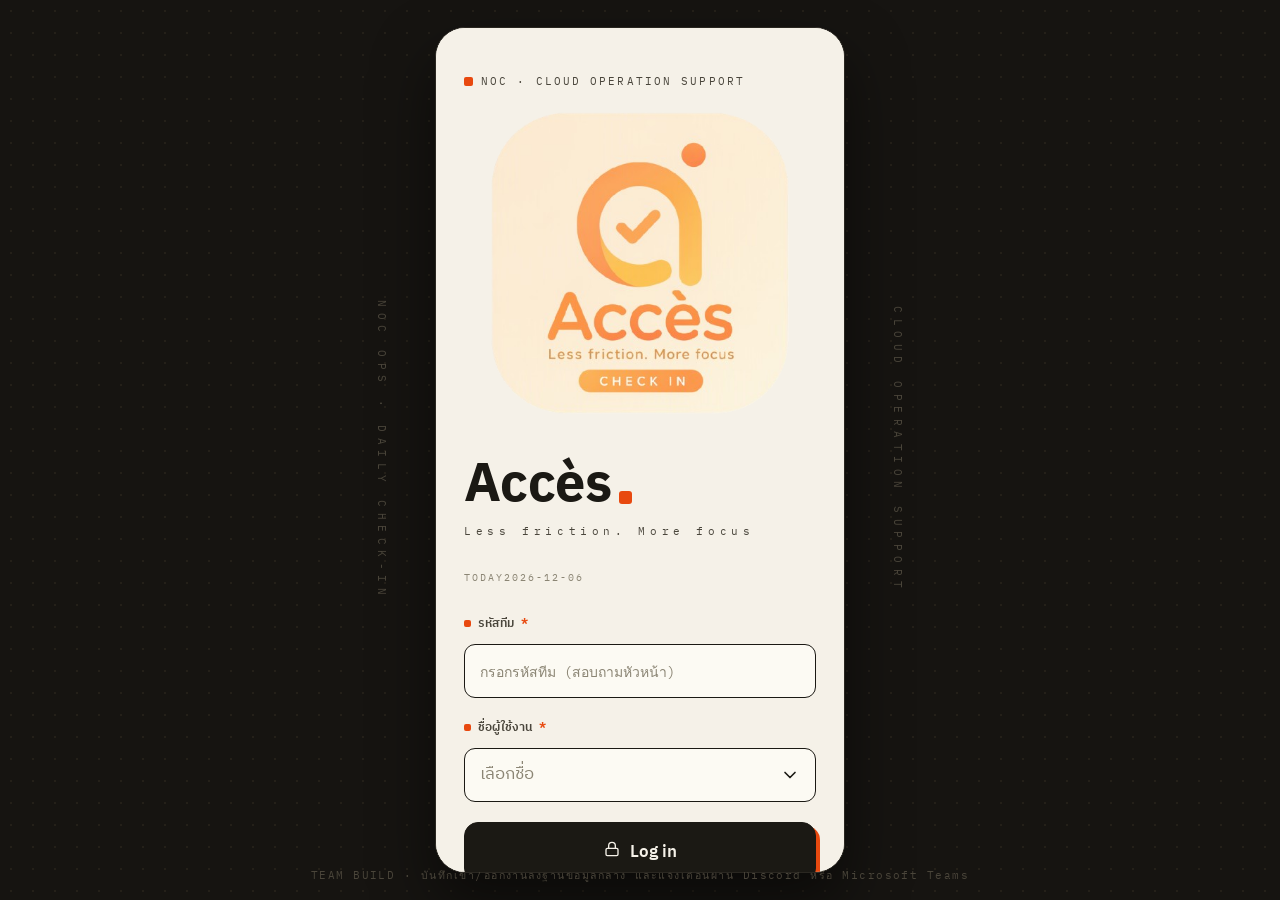
==== index.html @ c5b93c62 "feat: initial checkin app with attendance tracking, export, and security fixes" ====
<!DOCTYPE html>
<html lang="th">
<head>
<meta charset="UTF-8">
<meta name="viewport" content="width=device-width, initial-scale=1, viewport-fit=cover"><link rel="icon" type="image/x-icon" href="acccs.ico">
<title> Accès -  "Less friction. More focus.</title>
<link rel="preconnect" href="https://fonts.googleapis.com">
<link rel="preconnect" href="https://fonts.gstatic.com" crossorigin>
<link href="https://fonts.googleapis.com/css2?family=IBM+Plex+Sans+Thai:wght@400;500;600;700&family=IBM+Plex+Mono:wght@400;500;600&display=swap" rel="stylesheet">
<style>
/* ---------- โทนสี / ตัวแปร ---------- */
:root{
  --paper:#F5F1E8; --paper-2:#ECE7DA; --card:#FCFAF3;
  --ink:#1B1914; --ink-2:#4A463C; --ink-3:#8B8574;
  --line:#D8D1BF; --line-2:#C4BCA6;
  --accent:#E8490F; --accent-deep:#C23A08; --ok:#1E7A46;
  --dark:#141310; --dark-2:#201E19; --dline:#3A372E; --dpaper:#F0EBDE;
  --sans:'IBM Plex Sans Thai',sans-serif; --mono:'IBM Plex Mono',monospace;
}
*{box-sizing:border-box;margin:0;padding:0}
html,body{height:100%}
body{font-family:var(--sans);background:#161411;color:var(--ink);-webkit-font-smoothing:antialiased;-webkit-tap-highlight-color:transparent}
button{font-family:inherit;cursor:pointer;color:inherit}
img{display:block}
.mono{font-family:var(--mono)}
.hidden{display:none!important}
:focus-visible{outline:2.5px solid var(--accent);outline-offset:2px}

/* ---------- เวที (desktop) ---------- */
.stage{min-height:100vh;display:flex;align-items:center;justify-content:center;position:relative;
  background-color:#161411;background-image:radial-gradient(#242019 1px,transparent 1.3px);background-size:22px 22px}
.side-label{position:absolute;top:50%;transform:translateY(-50%);writing-mode:vertical-rl;
  font-family:var(--mono);font-size:11px;letter-spacing:.5em;color:#4A453A;user-select:none}
.side-label.l{left:calc(50% - 265px)} .side-label.r{right:calc(50% - 265px)}
.stage-note{position:absolute;bottom:16px;left:0;right:0;text-align:center;
  font-family:var(--mono);font-size:10.5px;letter-spacing:.14em;color:#4A453A;user-select:none}

/* ---------- กรอบโทรศัพท์ ---------- */
.phone{position:relative;width:410px;height:min(870px,94vh);background:var(--paper);
  border:1.5px solid #2A2721;border-radius:30px;overflow:hidden;box-shadow:0 30px 60px rgba(0,0,0,.5)}
@media(max-width:560px){
  .phone{width:100%;height:100vh;height:100dvh;border-radius:0;border:none}
  .side-label,.stage-note{display:none}
  .stage{background:none}
}

/* ---------- ระบบหน้าจอ / ทรานซิชัน ---------- */
.screen{position:absolute;inset:0;background:var(--paper);overflow-y:auto;overflow-x:hidden;
  transform:translateX(100%);opacity:0;pointer-events:none;z-index:1;
  transition:transform .4s cubic-bezier(.22,.9,.3,1),opacity .4s}
.screen.active{transform:none;opacity:1;pointer-events:auto;z-index:2}
.screen.away-l{transform:translateX(-26%);opacity:0;pointer-events:none}
.screen.away-r{transform:translateX(26%);opacity:0;pointer-events:none}
.screen.pre-r{transition:none!important;transform:translateX(100%)}
.screen.pre-l{transition:none!important;transform:translateX(-100%)}
.no-anim .screen{transition:none!important}
.screen.dark{background:var(--dark);color:var(--dpaper)}

/* ---------- องค์ประกอบร่วม ---------- */
.lbl{display:flex;align-items:center;gap:7px;font-size:12px;font-weight:600;color:var(--ink-2)}
.lbl::before{content:'';width:7px;height:7px;background:var(--accent);border-radius:2px;flex:none}
.req{color:var(--accent);font-weight:700}
.tag{font-family:var(--mono);font-size:10.5px;letter-spacing:.16em;color:var(--ink-2)}
.icon-btn{width:42px;height:42px;flex:none;border:1.5px solid var(--ink);border-radius:11px;background:var(--card);
  display:grid;place-items:center;color:var(--ink);transition:transform .08s}
.icon-btn:active{transform:translate(1.5px,1.5px)}
.icon-btn.sm{width:34px;height:34px;border-radius:9px}
.icon-btn.dark{background:transparent;border-color:var(--dline);color:var(--dpaper)}
.mini-btn{display:inline-flex;align-items:center;gap:6px;font-size:12px;font-weight:600;padding:7px 11px;
  border:1.5px solid var(--ink);border-radius:9px;background:transparent;transition:transform .08s}
.mini-btn:active{transform:translate(1px,1px)}
.mini-btn.ondark{color:var(--dpaper);border-color:rgba(240,235,222,.45)}
.mini-btn.danger{color:var(--accent-deep);border-color:var(--accent-deep)}
.btn-primary{display:flex;align-items:center;justify-content:center;gap:10px;width:100%;height:60px;
  border:1.5px solid var(--ink);border-radius:14px;background:var(--ink);color:var(--paper);
  font-size:17px;font-weight:600;box-shadow:4px 4px 0 var(--accent);transition:transform .09s,box-shadow .09s}
.btn-primary:active{transform:translate(3px,3px);box-shadow:1px 1px 0 var(--accent)}
.btn-accent{display:flex;align-items:center;justify-content:center;gap:9px;height:58px;border:1.5px solid var(--accent-deep);
  border-radius:14px;background:var(--accent);color:#FFF6EC;font-size:17px;font-weight:700;
  box-shadow:4px 4px 0 var(--ink);transition:transform .09s,box-shadow .09s}
.btn-accent:active{transform:translate(3px,3px);box-shadow:1px 1px 0 var(--ink)}
.btn-accent:disabled{opacity:.75}
.btn-ghost{height:54px;border:1.5px solid var(--ink);border-radius:13px;background:transparent;
  font-size:16px;font-weight:600;transition:transform .08s}
.btn-ghost:active{transform:translate(1.5px,1.5px)}
.btn-ghost.dark{border-color:rgba(240,235,222,.5);color:var(--dpaper)}
.btn-paper{height:54px;border:1.5px solid var(--dpaper);border-radius:13px;background:var(--dpaper);color:var(--ink);
  font-size:16px;font-weight:700;transition:transform .08s}
.btn-paper:active{transform:translate(1.5px,1.5px)}
.spin{width:18px;height:18px;flex:none;border:2.5px solid rgba(255,246,236,.35);border-top-color:#FFF6EC;
  border-radius:50%;animation:rot .7s linear infinite}
@keyframes rot{to{transform:rotate(360deg)}}

/* ---------- ท็อปบาร์ ---------- */
.topbar{position:sticky;top:0;z-index:5;display:flex;align-items:center;gap:12px;padding:14px 16px;
  background:var(--paper);border-bottom:1.5px solid var(--ink)}
.topbar-title{flex:1;font-size:17px;font-weight:700}
.step-tag{font-family:var(--mono);font-size:10.5px;letter-spacing:.14em;color:var(--ink-2);
  border:1.5px solid var(--ink);padding:5px 9px;border-radius:8px}

/* ---------- ดรอปดาวน์ (bottom sheet) ---------- */
.dd-btn{width:100%;display:flex;align-items:center;justify-content:space-between;gap:10px;height:54px;padding:0 15px;
  border:1.5px solid var(--ink);border-radius:11px;background:var(--card);font-size:16.5px;text-align:left}
.dd-btn svg{flex:none;transition:transform .25s}
.dd-btn.open svg{transform:rotate(180deg)}
.dd-btn .ph{color:var(--ink-3);font-weight:400}
.dd.invalid .dd-btn{border-color:var(--accent);animation:shakeX .35s}
.dd-dark .dd-btn{border-color:rgba(240,235,222,.5);background:rgba(240,235,222,.06);color:var(--dpaper)}
.dd-dark .dd-btn .ph{color:rgba(240,235,222,.45)}
.dd-dark.invalid .dd-btn{border-color:var(--accent)}
@keyframes shakeX{20%{transform:translateX(-5px)}45%{transform:translateX(5px)}70%{transform:translateX(-3px)}}
.dd-backdrop{position:absolute;inset:0;background:rgba(20,18,14,.52);opacity:0;transition:opacity .28s;
  pointer-events:auto;z-index:40}
.dd-backdrop.show{opacity:1}
.dd-sheet{position:absolute;left:12px;right:12px;bottom:12px;background:var(--paper);border:1.5px solid var(--ink);
  border-radius:16px;padding:8px 10px 12px;box-shadow:5px 5px 0 rgba(27,25,20,.9);
  transform:translateY(105%);transition:transform .32s cubic-bezier(.2,.9,.27,1);pointer-events:auto;z-index:41}
.dd-sheet.open{transform:none}
.dd-sheet .grab{width:42px;height:4.5px;border-radius:99px;background:var(--line-2);margin:6px auto 4px}
.dd-head{display:flex;justify-content:space-between;align-items:center;padding:6px 8px 10px}
.dd-head .lbl{font-size:13px}
.dd-opt{width:100%;display:flex;align-items:center;justify-content:space-between;gap:12px;padding:13px 12px;
  border:1.5px solid transparent;border-radius:11px;background:transparent;text-align:left}
.dd-opt:hover{background:var(--paper-2)}
.dd-opt b{display:block;font-size:16px;font-weight:600}
.dd-opt small{display:block;font-size:12px;color:var(--ink-3);margin-top:2px;font-weight:400}
.dd-opt.sel{border-color:var(--ink);background:var(--card)}
.dd-opt .dd-check{color:var(--accent);flex:none}
.text-input{width:100%;height:54px;padding:0 15px;border:1.5px solid var(--ink);border-radius:11px;
  background:var(--card);font-family:var(--mono);font-size:16px;letter-spacing:.06em;color:var(--ink)}
.text-input::placeholder{color:var(--ink-3);letter-spacing:0;font-size:14px}

/* ---------- Toast ---------- */
#overlay-root{position:absolute;inset:0;pointer-events:none;z-index:70}
.toast-wrap{position:absolute;left:0;right:0;bottom:calc(18px + env(safe-area-inset-bottom));
  display:flex;flex-direction:column;align-items:center;gap:8px;z-index:60;pointer-events:none}
.toast{display:flex;align-items:center;gap:9px;max-width:calc(100% - 32px);background:var(--ink);color:var(--paper);
  border-radius:10px;padding:11px 15px;font-size:13.5px;font-weight:500;
  box-shadow:4px 4px 0 rgba(27,25,20,.3);opacity:0;transform:translateY(12px);transition:.28s;pointer-events:auto}
.toast.show{opacity:1;transform:none}
.toast svg{flex:none}
.toast.err svg{color:#FF6B35}.toast.ok svg{color:#4CBF82}

/* ---------- Modal ---------- */
.modal-bd{position:absolute;inset:0;background:rgba(20,18,14,.55);opacity:0;transition:opacity .25s;pointer-events:auto;z-index:50}
.modal-bd.show{opacity:1}
.modal{position:absolute;left:50%;top:50%;transform:translate(-50%,-46%);opacity:0;width:calc(100% - 36px);max-width:336px;
  max-height:82%;overflow:auto;background:var(--paper);border:1.5px solid var(--ink);border-radius:16px;
  box-shadow:6px 6px 0 var(--ink);transition:.28s cubic-bezier(.2,.9,.3,1);pointer-events:auto;z-index:51}
.modal.show{opacity:1;transform:translate(-50%,-50%)}
.modal-head{display:flex;justify-content:space-between;align-items:center;padding:13px 15px;border-bottom:1.5px dashed var(--line-2)}
.modal-ph img{width:100%;max-height:300px;object-fit:cover}
.modal .payload{margin:13px 15px 2px}
.modal-actions{display:flex;gap:10px;padding:13px 15px 15px}
.modal-actions .mini-btn{flex:1;justify-content:center}
.modal-text{padding:18px 17px 6px;font-size:14.5px;line-height:1.65;color:var(--ink-2)}

/* ---------- 1) หน้า Login ---------- */
.login-wrap{min-height:100%;display:flex;flex-direction:column;padding:46px 28px 26px}
.brand-tag{display:flex;align-items:center;gap:8px;font-family:var(--mono);font-size:10.5px;letter-spacing:.2em;color:var(--ink-2)}
.brand-tag::before{content:'';width:9px;height:9px;background:var(--accent);border-radius:2px}
.wordmark{font-size:54px;font-weight:700;line-height:1.05;letter-spacing:-.01em;margin-top:18px;display:flex;align-items:flex-end;gap:8px}
.wordmark .chop{width:13px;height:13px;background:var(--accent);border-radius:3px;margin-bottom:11px}
.wordmark-sub{font-family:var(--mono);font-size:11px;letter-spacing:.42em;color:var(--ink-2);margin-top:9px}
.punch-strip{display:flex;gap:5px;margin-top:26px}
.punch-strip i{width:10px;height:15px;border:1.5px solid var(--ink-2);border-radius:2.5px}
.punch-strip i.on{background:var(--ink);border-color:var(--ink)}
.punch-strip i.gap{margin-left:9px}
.punch-caption{font-family:var(--mono);font-size:10px;letter-spacing:.2em;color:var(--ink-3);margin-top:7px}
.login-fields{margin-top:30px;display:flex;flex-direction:column;gap:20px}
.login-hint{font-family:var(--mono);font-size:11px;color:var(--ink-3);letter-spacing:.06em;margin-top:16px}
.login-btn{width:100%;margin-top:14px}
.login-foot{margin-top:auto;padding-top:26px;text-align:center;font-family:var(--mono);font-size:10px;
  letter-spacing:.22em;color:var(--ink-3)}

/* ---------- 2) หน้า Home ---------- */
.topbar-id .tag{display:block;margin-bottom:3px}
.topbar-user{font-size:17px;font-weight:700;display:flex;align-items:center;gap:8px}
.topbar-user::before{content:'';width:8px;height:8px;border-radius:50%;background:var(--ok)}
.home-body{padding:22px 20px calc(26px + env(safe-area-inset-bottom));display:flex;flex-direction:column;gap:16px}
.cb-date{font-size:13.5px;font-weight:500;color:var(--ink-2)}
.cb-time{font-family:var(--mono);font-weight:600;font-size:46px;letter-spacing:.01em;margin:2px 0 6px;font-variant-numeric:tabular-nums}
.cb-shift{display:flex;align-items:center;gap:8px;font-size:13.5px;color:var(--ink-2);font-weight:500}
.cb-dot{width:9px;height:9px;border-radius:50%;flex:none}
.cb-dot.on{background:var(--ok)}.cb-dot.off{background:var(--line-2)}
.today-card{display:flex;align-items:center;justify-content:space-between;gap:12px;padding:15px 17px;
  border:1.5px dashed var(--line-2);border-radius:13px}
.today-card.done{border:1.5px solid var(--ink);background:var(--card)}
.tc-title{font-size:15.5px;font-weight:700}
.tc-title.ok{color:var(--ok)}
.tc-meta{font-family:var(--mono);font-size:11px;letter-spacing:.08em;color:var(--ink-3);margin-top:4px}
.tc-icon{color:var(--ink-3)}
.mini-stamp{font-family:var(--mono);font-size:11px;font-weight:600;letter-spacing:.1em;color:var(--ok);
  border:2px solid var(--ok);border-radius:7px;padding:5px 9px;transform:rotate(-6deg);flex:none}
.cta-checkin{display:flex;align-items:center;justify-content:space-between;gap:14px;width:100%;padding:17px 19px;
  border:1.5px solid var(--ink);border-radius:16px;background:var(--ink);color:var(--paper);
  box-shadow:5px 5px 0 var(--accent);transition:transform .09s,box-shadow .09s;text-align:left}
.cta-checkin:active{transform:translate(3px,3px);box-shadow:1px 1px 0 var(--accent)}
.cta-txt b{display:block;font-size:19px;font-weight:700}
.cta-txt .mono{display:block;font-size:10.5px;letter-spacing:.3em;color:rgba(245,241,232,.6);margin-top:4px}
.cta-ic{width:48px;height:48px;flex:none;border:1.5px solid rgba(245,241,232,.85);border-radius:12px;
  display:grid;place-items:center;transition:transform .2s}
.cta-checkin:hover .cta-ic{transform:translateX(4px)}
.hist-head{display:flex;align-items:center;gap:10px;margin-top:6px}
.hist-head .lbl{flex:1}
.hist-count{font-family:var(--mono);font-size:11px;color:var(--ink-3)}
.hist-row{display:flex;align-items:center;gap:12px;width:100%;padding:12px 2px;background:none;border:none;
  border-bottom:1.5px dashed var(--line-2);text-align:left}
.hist-thumb{width:46px;height:46px;flex:none;border-radius:9px;border:1.5px solid var(--ink);object-fit:cover;background:var(--paper-2)}
.hist-mid{flex:1;min-width:0}
.hist-name{font-size:15px;font-weight:700}
.hist-shift{font-family:var(--mono);font-size:11.5px;color:var(--ink-2);margin-left:8px}
.hist-meta{font-family:var(--mono);font-size:10.5px;letter-spacing:.06em;color:var(--ink-3);margin-top:3px}
.chip{display:inline-flex;align-items:center;gap:6px;flex:none;font-size:11px;font-weight:600;
  padding:5px 10px;border-radius:99px;border:1.5px solid}
.chip i{width:7px;height:7px;border-radius:50%}
.chip.st-on{color:var(--ok);border-color:var(--ok)}.chip.st-on i{background:var(--ok)}
.chip.st-rm{color:var(--accent-deep);border-color:var(--accent-deep)}.chip.st-rm i{background:var(--accent)}
.empty{border:1.5px dashed var(--line-2);border-radius:13px;padding:30px 20px;text-align:center;color:var(--ink-3)}
.empty svg{margin:0 auto 10px;display:block}
.empty p{font-size:13.5px;line-height:1.6}

/* ---------- 3) หน้า Form ---------- */
.form-body{padding:22px 20px calc(26px + env(safe-area-inset-bottom));display:flex;flex-direction:column;gap:18px}
.form-card{background:var(--card);border:1.5px solid var(--ink);border-radius:15px;overflow:hidden}
.fc-head{display:flex;justify-content:space-between;align-items:center;padding:13px 17px;background:var(--paper-2);
  border-bottom:1.5px solid var(--ink)}
.frow{padding:16px 17px;border-bottom:1.5px dashed var(--line-2)}
.frow:last-child{border-bottom:none}
.frow .lbl{margin-bottom:11px}
.fixed-val{display:flex;align-items:center;gap:9px;font-size:16.5px;font-weight:700;min-height:32px}
.fixed-val svg{color:var(--ink-3);flex:none}
.fx-tag{margin-left:auto;font-family:var(--mono);font-size:9.5px;letter-spacing:.16em;color:var(--ink-3);
  border:1.5px dashed var(--line-2);padding:4px 7px;border-radius:6px}
.form-note{display:flex;gap:10px;font-size:13px;line-height:1.7;color:var(--ink-2);padding:0 2px}
.form-note svg{flex:none;margin-top:2px;color:var(--accent)}

/* ---------- 4) หน้า Camera (โทนมืด) ---------- */
#scr-camera{display:flex;flex-direction:column;overflow:hidden}
.cam-top{display:flex;align-items:center;gap:12px;padding:14px 16px 8px}
.cam-title{flex:1;font-size:16px;font-weight:700}
.cam-title .tag{display:block;margin-top:3px;color:rgba(240,235,222,.5)}
.cam-status{padding:6px 16px 14px}
.cam-status .lbl{color:rgba(240,235,222,.6);margin-bottom:9px}
.cam-stage{flex:1;position:relative;background:#0B0A08;overflow:hidden}
.cam-stage video,.cam-stage #camFrozen{position:absolute;inset:0;width:100%;height:100%;object-fit:cover}
.vf-grid i{position:absolute;background:rgba(240,235,222,.16)}
.vf-grid .v{width:1px;top:7%;bottom:7%}
.vf-grid .h{height:1px;left:7%;right:7%}
.vf-brackets i{position:absolute;width:26px;height:26px;border:2.5px solid rgba(240,235,222,.85)}
.vf-brackets i:nth-child(1){top:14px;left:14px;border-right:none;border-bottom:none;border-radius:6px 0 0 0}
.vf-brackets i:nth-child(2){top:14px;right:14px;border-left:none;border-bottom:none;border-radius:0 6px 0 0}
.vf-brackets i:nth-child(3){bottom:14px;left:14px;border-right:none;border-top:none;border-radius:0 0 0 6px}
.vf-brackets i:nth-child(4){bottom:14px;right:14px;border-left:none;border-top:none;border-radius:0 0 6px 0}
.vf-ts{position:absolute;bottom:18px;left:16px;font-family:var(--mono);font-size:11px;letter-spacing:.08em;
  color:var(--dpaper);background:rgba(20,19,16,.66);padding:5px 9px;border-radius:6px;border:1px solid rgba(240,235,222,.25)}
.vf-state{position:absolute;top:16px;left:16px;display:flex;align-items:center;gap:7px;font-family:var(--mono);
  font-size:10px;letter-spacing:.2em;color:var(--dpaper);background:rgba(20,19,16,.62);padding:6px 10px;
  border-radius:6px;border:1px solid rgba(240,235,222,.25)}
.vf-state i{width:7px;height:7px;border-radius:50%;background:var(--accent);animation:blink 1.2s steps(2) infinite}
.vf-state.cap i{background:var(--dpaper);animation:none}
@keyframes blink{50%{opacity:.12}}
.flash{position:absolute;inset:0;background:#fff;opacity:0;pointer-events:none;z-index:3}
.flash.go{animation:flash .3s}
@keyframes flash{12%{opacity:.92}100%{opacity:0}}
.cam-error{position:absolute;inset:0;z-index:4;display:flex;flex-direction:column;align-items:center;justify-content:center;
  gap:15px;text-align:center;background:rgba(11,10,8,.92);padding:26px}
.cam-error svg{color:var(--accent)}
.cam-error p{font-size:14px;line-height:1.7;color:rgba(240,235,222,.85);max-width:270px}
.cam-err-actions{display:flex;gap:10px}
.cam-bottom{padding:12px 18px calc(15px + env(safe-area-inset-bottom))}
.file-alt{display:flex;align-items:center;gap:7px;margin:0 auto 13px;background:none;border:none;
  color:rgba(240,235,222,.55);font-size:12.5px;text-decoration:underline dotted;text-underline-offset:3px}
.file-alt:hover{color:rgba(240,235,222,.85)}
.shuttle-row{display:flex;align-items:center;justify-content:center;height:86px}
.shutter{width:76px;height:76px;border-radius:50%;border:4px solid var(--dpaper);background:transparent;
  display:grid;place-items:center}
.shutter span{width:58px;height:58px;border-radius:50%;background:var(--dpaper);transition:transform .12s,background .12s}
.shutter:active span{transform:scale(.82);background:var(--accent)}
.cam-actions{display:flex;gap:11px}
.cam-actions .btn-ghost{flex:1}.cam-actions .btn-paper{flex:1.5}

/* ---------- 5) หน้า Confirm ---------- */
.confirm-body{padding:22px 20px calc(26px + env(safe-area-inset-bottom));display:flex;flex-direction:column;gap:18px}
.photo-card{background:#FDFCF7;border:1.5px solid var(--ink);border-radius:7px;padding:10px 10px 12px;
  box-shadow:5px 5px 0 var(--ink);transform:rotate(-1.2deg)}
.ph-wrap{position:relative}
.ph-wrap img{width:100%;border-radius:3px;border:1px solid var(--line)}
.photo-ts{position:absolute;bottom:9px;left:9px;font-family:var(--mono);font-size:10.5px;letter-spacing:.08em;
  color:var(--dpaper);background:rgba(20,19,16,.7);padding:4px 8px;border-radius:5px}
.ph-caption{display:flex;justify-content:space-between;align-items:center;padding:10px 3px 0}
.ph-caption .tag{letter-spacing:.2em}
.sum-card{background:var(--card);border:1.5px solid var(--ink);border-radius:15px;overflow:hidden}
.srow{display:flex;justify-content:space-between;align-items:center;gap:16px;padding:13px 17px;
  border-bottom:1.5px dashed var(--line-2);font-size:15px}
.srow:last-child{border-bottom:none}
.srow .k{font-size:13px;font-weight:500;color:var(--ink-2)}
.srow .v{font-weight:700;text-align:right}
.srow .v.mono{font-family:var(--mono);font-weight:500;font-size:14px}
.payload-card{background:var(--ink);border-radius:15px;padding:14px 16px 16px;color:#E9E3D2}
.payload-head{display:flex;justify-content:space-between;align-items:center;margin-bottom:9px}
.payload-head .lbl{color:rgba(233,227,210,.65)}
.payload-head .lbl::before{background:var(--accent)}
.payload{font-family:var(--mono);font-size:13px;line-height:2;white-space:pre-wrap;user-select:all}
.confirm-actions{display:flex;gap:11px;flex-wrap:wrap}
.confirm-actions .btn-ghost{flex:1 1 100%}
.confirm-actions .btn-channel{flex:1 1 calc(50% - 6px);min-width:0}

/* ---------- 6) หน้า Success ---------- */
.success-wrap{min-height:100%;display:flex;flex-direction:column;align-items:center;text-align:center;
  padding:64px 26px calc(26px + env(safe-area-inset-bottom))}
.stamp-zone{position:relative;height:172px;display:grid;place-items:center;margin-bottom:10px}
.stamp{position:relative;display:inline-flex;flex-direction:column;align-items:center;gap:1px;
  border:3px solid var(--accent);color:var(--accent);border-radius:10px;padding:15px 30px 13px;
  transform:rotate(-7deg);mix-blend-mode:multiply;opacity:.92}
.stamp::before{content:'';position:absolute;inset:5px;border:1.5px solid var(--accent);border-radius:6px}
.stamp-top{font-family:var(--mono);font-size:10px;letter-spacing:.34em;font-weight:600}
.stamp-main{font-size:36px;font-weight:700;line-height:1.15;margin:3px 0 1px}
.stamp-sub{font-family:var(--mono);font-size:10.5px;letter-spacing:.22em;font-weight:600;
  border-top:1.5px solid var(--accent);padding-top:5px;margin-top:5px}
.stamp.in{animation:stampIn .55s cubic-bezier(.3,1.35,.45,1) both}
@keyframes stampIn{
  0%{transform:scale(2.5) rotate(-19deg);opacity:0}
  55%{transform:scale(.94) rotate(-6.5deg);opacity:.92}
  75%{transform:scale(1.05) rotate(-7.5deg)}
  100%{transform:scale(1) rotate(-7deg);opacity:.92}}
#scr-success.thud{animation:thud .32s .26s}
@keyframes thud{30%{transform:translateY(4px) scale(.995)}60%{transform:translateY(-2px)}}
.debris{position:absolute;background:var(--accent);opacity:0}
.debris.d1{width:9px;height:9px;top:18px;right:34px;transform:rotate(18deg)}
.debris.d2{width:6px;height:6px;bottom:22px;left:40px;transform:rotate(-24deg);background:var(--ink)}
.debris.d3{width:7px;height:7px;bottom:10px;right:70px;transform:rotate(40deg)}
.debris.in{animation:debris .4s .5s cubic-bezier(.2,.9,.3,1) both}
@keyframes debris{from{opacity:0;transform:scale(2) rotate(0)}to{opacity:.85}}
.succ-ts{font-family:var(--mono);font-size:12px;letter-spacing:.18em;color:var(--ink-2);margin-top:14px}
.succ-line{font-size:16px;font-weight:700;margin-top:7px}
.succ-note{font-size:13px;line-height:1.7;color:var(--ink-2);margin-top:10px;max-width:280px}
.payload-mini{width:100%;margin-top:22px}
.payload-mini .payload{background:var(--ink);color:#E9E3D2;border-radius:13px;padding:14px 15px;text-align:left}
.payload-mini .mini-btn{margin-top:11px}
#btnHome{margin-top:auto;padding-top:26px}
</style>
</head>
<body>
<div class="stage">
  <div class="side-label l">NOC OPS · DAILY CHECK-IN</div>
  <div class="side-label r">CLOUD OPERATION SUPPORT</div>

  <div class="phone" id="phone">

    <!-- 1) LOGIN -->
    <section class="screen active" id="scr-login">
      <div class="login-wrap">
        <div class="brand-tag">NOC · CLOUD OPERATION SUPPORT</div>
        <img src="ac3.png" alt="คำอธิบายรูปภาพ" class="logo-img">
        <h2 class="wordmark"> Accès <span class="chop"></span></h2>
        <div class="wordmark-sub">Less friction. More focus</div>
        <div class="punch-strip" id="punchStrip"></div>
        <div class="punch-caption" id="punchCaption"></div>

        <div class="login-fields">
          <div class="field">
            <label class="lbl">รหัสทีม <span class="req">*</span></label>
            <input id="inpCode" class="text-input" type="password" autocomplete="current-password"
                   placeholder="กรอกรหัสทีม (สอบถามหัวหน้า)" style="margin-top:11px">
          </div>
          <div class="field">
            <label class="lbl">ชื่อผู้ใช้งาน <span class="req">*</span></label>
            <div id="ddLoginName" style="margin-top:11px"></div>
          </div>
          <button class="btn-primary" id="btnLogin"><i data-icon="lock" data-size="16"></i>Log in 
          </button>
        </div>
        <div class="login-foot">TEAM BUILD · CENTRAL LOG</div>
      </div>
    </section>

    <!-- 2) HOME / DASHBOARD -->
    <section class="screen" id="scr-home">
      <header class="topbar">
        <div class="topbar-id">
          <span class="tag">NOC / CHECK-IN</span>
          <div class="topbar-user" id="homeUser">—</div>
        </div>
        <button class="icon-btn" id="btnLogout" title="ออกจากระบบ" aria-label="ออกจากระบบ"><i data-icon="log-out"></i></button>
      </header>
      <div class="home-body">
        <div class="clock-block">
          <div class="cb-date" data-date-thai>—</div>
          <div class="cb-time" data-clock>--:--:--</div>
          <div class="cb-shift"><span class="cb-dot" id="cbDot"></span><span id="shiftHint">—</span></div>
        </div>

        <div class="today-card" id="todayCard"></div>

        <button class="cta-checkin" id="btnCheckin">
          <span class="cta-txt"><b>รายงานตัวเลย</b><span class="mono">CHECK-IN NOW</span></span>
          <span class="cta-ic"><i data-icon="camera" data-size="22"></i></span>
        </button>

        <div class="hist-head">
          <span class="lbl">ทีมวันนี้</span>
          <span class="hist-count" id="teamCount">0 คน</span>
          <button class="mini-btn" id="btnExport" title="ดาวน์โหลดรายงาน"><i data-icon="download" data-size="14"></i>Export</button>
        </div>
        <div class="hist-list" id="teamList"></div>

        <div class="hist-head">
          <span class="lbl">ประวัติล่าสุด</span>
          <span class="hist-count" id="histCount">0 รายการ</span>
        </div>
        <div class="hist-list" id="histList"></div>
      </div>
    </section>

    <!-- 3) CHECK-IN FORM -->
    <section class="screen" id="scr-form">
      <header class="topbar">
        <button class="icon-btn" data-back="home" aria-label="ย้อนกลับ"><i data-icon="arrow-left"></i></button>
        <div class="topbar-title">ข้อมูลผู้รายงาน</div>
        <span class="step-tag">STEP 1/3</span>
      </header>
      <div class="form-body">
        <div class="form-card">
          <div class="fc-head"><span class="lbl">ข้อมูลผู้รายงาน</span><span class="tag">FORM · F-01</span></div>
          <div class="frow">
            <label class="lbl">ชื่อ (Name) <span class="req">*</span></label>
            <div id="ddName"></div>
          </div>
          <div class="frow">
            <label class="lbl">เวลาทำงาน (Shift) <span class="req">*</span></label>
            <div id="ddShift"></div>
          </div>
          <div class="frow">
            <label class="lbl">ตำแหน่ง (Role)</label>
            <div class="fixed-val"><i data-icon="lock" data-size="16"></i>NOC Engineer<span class="fx-tag">FIXED</span></div>
          </div>
          <div class="frow">
            <label class="lbl">โปรเจกต์ (Project)</label>
            <div class="fixed-val"><i data-icon="lock" data-size="16"></i>Cloud Operation Support<span class="fx-tag">FIXED</span></div>
          </div>
          <div class="frow">
            <label class="lbl">สถานะการทำงาน (Status) <span class="req">*</span></label>
            <div id="ddStatus"></div>
          </div>
        </div>
        <p class="form-note"><i data-icon="clock" data-size="17"></i>ระบบจะบันทึกวัน-เวลาอัตโนมัติเมื่อกดส่่งรายงาน และต้งองแนบรูปถ่ายจากกล้องทุกครั้ง</p>
        <button class="btn-primary" id="btnToCamera"><i data-icon="camera" data-size="20"></i>ถ่ายรูปประกอบรายงาน</button>
      </div>
    </section>

    <!-- 4) CAMERA -->
    <section class="screen dark" id="scr-camera">
      <div class="cam-top">
        <button class="icon-btn dark" data-back="form" aria-label="ย้อนกลับ"><i data-icon="arrow-left"></i></button>
        <div class="cam-title"><span id="camTitleText">ถ่ายรูปรายงานตัว</span><span class="tag" id="camStep">STEP 2/3 · VIEWFINDER</span></div>
        <button class="icon-btn dark" id="btnFlip" title="สลับกล้อง" aria-label="สลับกล้อง"><i data-icon="refresh-cw"></i></button>
      </div>
      <div class="cam-stage">
        <video id="camVideo" autoplay playsinline muted></video>
        <img id="camFrozen" class="hidden" alt="รูปที่ถ่าย">
        <div class="vf-grid" id="vfGrid"><i class="v" style="left:33.33%"></i><i class="v" style="left:66.66%"></i><i class="h" style="top:33.33%"></i><i class="h" style="top:66.66%"></i></div>
        <div class="vf-brackets"><i></i><i></i><i></i><i></i></div>
        <div class="vf-state" id="vfState"><i></i><span>LIVE</span></div>
        <div class="vf-ts" id="vfTs">--:--:--</div>
        <div class="flash" id="flash"></div>
        <div class="cam-error hidden" id="camError">
          <i data-icon="alert" data-size="34"></i>
          <p id="camErrMsg"></p>
          <div class="cam-err-actions">
            <button class="mini-btn ondark" id="btnRetryCam">ลองใหม่</button>
            <button class="mini-btn ondark" id="btnFileErr">เลือกไฟล์รูปแทน</button>
          </div>
        </div>
      </div>
      <div class="cam-bottom">
        <button class="file-alt" id="btnFileAlt"><i data-icon="image" data-size="15"></i>แนบรูปจากไฟล์แทน (กรณีไม่มีกล้อง)</button>
        <div class="shuttle-row" id="shuttleWrap">
          <button class="shutter" id="btnShutter" aria-label="ถ่ายรูป"><span></span></button>
        </div>
        <div class="cam-actions hidden" id="camActions">
          <button class="btn-ghost dark" id="btnRetake">ถ่ายใหม่</button>
          <button class="btn-paper" id="btnUseShot">ใช้รูปนี้</button>
        </div>
      </div>
    </section>

    <!-- 5) CONFIRMATION -->
    <section class="screen" id="scr-confirm">
      <header class="topbar">
        <button class="icon-btn" data-back="camera" aria-label="ย้อนกลับ"><i data-icon="arrow-left"></i></button>
        <div class="topbar-title" id="cfTitle">ตรวจสอบก่อนบันทึก</div>
        <span class="step-tag">STEP 3/3</span>
      </header>
      <div class="confirm-body">
        <div class="photo-card">
          <div class="ph-wrap">
            <img id="cfPhoto" alt="รูปประกอบรายงาน">
            <span class="photo-ts" id="cfShotTs">SHOT --:--:--</span>
          </div>
          <div class="ph-caption">
            <span class="tag">PHOTO · ATTACHED</span>
            <button class="mini-btn" id="btnRetakeMini"><i data-icon="camera" data-size="14"></i>ถ่ายใหม่</button>
          </div>
        </div>

        <div class="sum-card">
          <div class="fc-head"><span class="lbl">สรุปข้อมูลทั้งหมด</span><span class="tag">SUMMARY</span></div>
          <div class="srow"><span class="k">Name</span><span class="v" id="cfName">—</span></div>
          <div class="srow"><span class="k">Role</span><span class="v">NOC Engineer</span></div>
          <div class="srow"><span class="k">Shift</span><span class="v mono" id="cfShift">—</span></div>
          <div class="srow"><span class="k">Project</span><span class="v">Cloud Operation Support</span></div>
          <div class="srow"><span class="k">Status</span><span class="v" id="cfStatus">—</span></div>
          <div class="srow hidden" id="cfInRow"><span class="k">เข้างาน (Check-in)</span><span class="v mono" id="cfInTime">—</span></div>
          <div class="srow"><span class="k">เวลาที่บันทึก (อัตโนมัติ)</span><span class="v mono" data-clock>--:--:--</span></div>
        </div>

        <div class="payload-card">
          <div class="payload-head">
            <span class="lbl">ข้อความที่จะส่ง</span>
            <button class="mini-btn ondark" id="btnCopyPayload"><i data-icon="copy" data-size="14"></i>คัดลอกข้อความและรูป</button>
          </div>
          <pre class="payload" id="cfPayload"></pre>
        </div>

        <div class="confirm-actions">
          <button class="btn-ghost" data-back="form">แก้ไขข้อมูล</button>
          <button class="btn-accent btn-channel" id="btnSendDiscord">ส่งเข้า Discord</button>
          <button class="btn-accent btn-channel" id="btnSendTeams">ส่งเข้า Microsoft Teams</button>
        </div>
      </div>
    </section>

    <!-- 6) SUCCESS -->
    <section class="screen" id="scr-success">
      <div class="success-wrap">
        <div class="stamp-zone">
          <span class="debris d1"></span><span class="debris d2"></span><span class="debris d3"></span>
          <div class="stamp" id="stamp">
            <span class="stamp-top">NOC OPS</span>
            <span class="stamp-main" id="stampMain">รายงานเข้า</span>
            <span class="stamp-sub" id="stampSub">CHECKED-IN</span>
          </div>
        </div>
        <div class="succ-ts" id="succTs">—</div>
        <div class="succ-line" id="succLine">—</div>
        <p class="succ-note" id="succNote">บันทึกเวลาและรูปถ่ายไว้ในฐานข้อมูลกลางแล้ว</p>
        <div class="payload-mini">
          <pre class="payload" id="succPayload"></pre>
          <button class="mini-btn" id="btnCopy2"><i data-icon="copy" data-size="14"></i>คัดลอกข้อความรายงาน</button>
        </div>
        <button class="btn-primary" id="btnHome">กลับหน้าหลัก</button>
      </div>
    </section>

    <!-- โอเวอร์เลย์: ชีตดรอปดาวน์ / โมดัล / toast -->
    <div id="overlay-root"><div class="toast-wrap" id="toastWrap"></div></div>
  </div>

  <div class="stage-note">TEAM BUILD · บันทึกเข้า/ออกงานลงฐานข้อมูลกลาง และแจ้งเตือนผ่าน Discord หรือ Microsoft Teams</div>
</div>

<input type="file" id="fileInput" accept="image/*" capture="environment" hidden>

<!-- Export Modal -->
<div id="exportModal" class="modal" style="display:none;max-width:400px">
  <div class="modal-head">
    <span class="lbl">ดาวน์โหลดรายงาน</span>
    <button class="icon-btn" id="btnCloseExport" aria-label="ปด"><i data-icon="x"></i></button>
  </div>
  <div style="padding:16px 4px">
    <div style="margin-bottom:14px">
      <label class="lbl" style="display:block;margin-bottom:6px;font-size:13px">วันที่เริ่ตนต้น</label>
      <input type="date" id="expFrom" class="inp" style="width:100%;max-width:220px">
    </div>
    <div style="margin-bottom:14px">
      <label class="lbl" style="display:block;margin-bottom:6px;font-size:13px">วันที่ส้งสุด</label>
      <input type="date" id="expTo" class="inp" style="width:100%;max-width:220px">
    </div>
    <button class="btn-primary" id="btnFetchExport" style="width:100%;margin-bottom:8px"><i data-icon="download" data-size="16"></i>โหลดข้อมูล</button>
    <button class="btn-ghost" id="btnClearExport" style="width:100%">ร่ง</button>
    <div id="expStatus" style="font-size:13px;color:var(--ink-2);line-height:1.6;margin-top:12px"></div>
  </div>
</div>

<script>
(function(){
'use strict';
/* ============ ค่าคงที่ตามข้อกำหนด ============ */
const NAMES = ["Apisith  Kogram", "Phanuphong Lachantha", "Phanuwat Keawon", "Phudtan Sodsai", "Pipatpong Srisara", "Prapatsorn Sodjaimai", "Sasiwan Laohapornsvan", "Supaporn Khumsombat", "Thanachot Phuttiwarakul", "Tinapat Sangdang"]; // เพิ่มรายชื่อได้ในอนาคตที่นี่
const SHIFTS=[
  {v:'07.00-19.00',label:'07.00 – 19.00',sub:'กะเช้า · 12 ชั่วโมง'},
  {v:'08.00-20.00',label:'08.00 – 20.00',sub:'กะบ้าย · 12 ชั่วโมง'},
  {v:'19.00-07.00',label:'19.00 – 07.00',sub:'กะดึก · 12 ชั่วโมง'},
  {v:'20.00-08.00',label:'20.00 – 08.00',sub:'กะดึก · 12 ชั่วโมง'}
];
const STATUSES=[
  {v:'On-site',label:'On-site',sub:'ปฏิบัติงาน ณ ศูนย์ปฏิบัติการ'},
  {v:'Remote-work',label:'Remote-work',sub:'ปฏิบัติงานทางไกล'}
];
const ROLE='NOC Engineer', PROJECT='Cloud Operation Support';
const CODE_KEY='noc_team_code', SESS='noc_checkin_session_v1';

/* ============ ตัวช่วยทั่วไป ============ */
const $=s=>document.querySelector(s), $$=s=>Array.from(document.querySelectorAll(s));
const pad=n=>String(n).padStart(2,'0');
const ENM=['JAN','FEB','MAR','APR','MAY','JUN','JUL','AUG','SEP','OCT','NOV','DEC'];
const fmtClock=(d=new Date())=>pad(d.getHours())+':'+pad(d.getMinutes())+':'+pad(d.getSeconds());
const fmtHM=(ts)=>{const d=new Date(ts);return pad(d.getHours())+':'+pad(d.getMinutes())};
const fmtShortTs=ts=>{const d=new Date(ts);return pad(d.getDate())+' '+ENM[d.getMonth()]+' · '+pad(d.getHours())+':'+pad(d.getMinutes())};
const fmtFullTs=ts=>{const d=new Date(ts);return d.getFullYear()+'-'+pad(d.getMonth()+1)+'-'+pad(d.getDate())+' '+fmtClock(d)};
const thFullDate=(d=new Date())=>new Intl.DateTimeFormat('th-TH',{dateStyle:'full'}).format(d);
const sameDay=(a,b=new Date())=>{const x=new Date(a);return x.getFullYear()===b.getFullYear()&&x.getMonth()===b.getMonth()&&x.getDate()===b.getDate()};
const store=(k,v)=>{try{localStorage.setItem(k,JSON.stringify(v));return true}catch(e){return false}};
const load=k=>{try{return JSON.parse(localStorage.getItem(k))}catch(e){return null}};
const elFromHTML=h=>{const t=document.createElement('div');t.innerHTML=h.trim();return t.firstElementChild};
const esc=s=>String(s==null?'':s).replace(/[&<>"']/g,c=>({'&':'&amp;','<':'&lt;','>':'&gt;','"':'&quot;',"'":'&#39;'}[c]));
const durText=(a,b)=>{const ms=Math.max(0,new Date(b)-new Date(a));const h=Math.floor(ms/3600000),m=Math.round((ms%3600000)/60000);return h+' ชม. '+pad(m)+' น.'};

/* ============ ชุดไอคอน (SVG ในไฟล์ ไม่พึ่ง CDN) ============ */
const ICONS={
 'arrow-left':'<path d="m12 19-7-7 7-7"/><path d="M19 12H5"/>',
 'camera':'<path d="M14.5 4h-5L7 7H4a2 2 0 0 0-2 2v9a2 2 0 0 0 2 2h16a2 2 0 0 0 2-2V9a2 2 0 0 0-2-2h-3l-2.5-3z"/><circle cx="12" cy="13" r="3"/>',
 'image':'<rect width="18" height="18" x="3" y="3" rx="2" ry="2"/><circle cx="9" cy="9" r="2"/><path d="m21 15-3.086-3.086a2 2 0 0 0-2.828 0L6 21"/>',
 'chevron-down':'<path d="m6 9 6 6 6-6"/>',
 'log-out':'<path d="M9 21H5a2 2 0 0 1-2-2V5a2 2 0 0 1 2-2h4"/><polyline points="16 17 21 12 16 7"/><line x1="21" x2="9" y1="12" y2="12"/>',
 'refresh-cw':'<path d="M3 12a9 9 0 0 1 9-9 9.75 9.75 0 0 1 6.74 2.74L21 8"/><path d="M21 3v5h-5"/><path d="M21 12a9 9 0 0 1-9 9 9.75 9.75 0 0 1-6.74-2.74L3 16"/><path d="M8 16H3v5"/>',
 'copy':'<rect width="14" height="14" x="8" y="8" rx="2" ry="2"/><path d="M4 16c-1.1 0-2-.9-2-2V4c0-1.1.9-2 2-2h10c1.1 0 2 .9 2 2"/>',
 'trash':'<path d="M3 6h18"/><path d="M19 6v14a2 2 0 0 1-2 2H7a2 2 0 0 1-2-2V6"/><path d="M8 6V4a2 2 0 0 1 2-2h4a2 2 0 0 1 2 2v2"/>',
 'x':'<path d="M18 6 6 18"/><path d="m6 6 12 12"/>',
 'alert':'<circle cx="12" cy="12" r="10"/><line x1="12" x2="12" y1="8" y2="12"/><line x1="12" x2="12.01" y1="16" y2="16"/>',
 'check':'<path d="M20 6 9 17l-5-5"/>',
 'check-circle':'<circle cx="12" cy="12" r="10"/><path d="m9 12 2 2 4-4"/>',
 'lock':'<rect width="18" height="11" x="3" y="11" rx="2" ry="2"/><path d="M7 11V7a5 5 0 0 1 10 0v4"/>',
 'clock':'<circle cx="12" cy="12" r="10"/><polyline points="12 6 12 12 16 14"/>',
 'delete':'<path d="M21 4H8l-7 8 7 8h13a2 2 0 0 0 2-2V6a2 2 0 0 0-2-2Z"/><path d="m18 9-6 6"/><path d="m12 9 6 6"/>'
};
const icon=(n,s=18)=>'<svg width="'+s+'" height="'+s+'" viewBox="0 0 24 24" fill="none" stroke="currentColor" stroke-width="2" stroke-linecap="round" stroke-linejoin="round">'+ICONS[n]+'</svg>';
 $$('[data-icon]').forEach(n=>n.innerHTML=icon(n.dataset.icon,n.dataset.size||18));

/* ============ สถานะแอป ============ */
const state={user:null,code:null,mode:'in',name:null,shift:null,status:null,photo:null,thumb:null,photoTs:null,
  teamToday:[],recent:[],myOpen:null,myLast:null,lastRecord:null,lastNotified:null};
let busyLogin=false;
const camCtl={stream:null,facing:'user'};

/* ============ เรียก API (ต้องมีรหัสทีม) ============ */
function onUnauthorized(){
  state.code=null;
  try{localStorage.removeItem(CODE_KEY)}catch(e){}
  paintCodeField();
  if(currentId!=='login'){
    toast('รหัสทีมไม่ถูกต้องหรือถูกเปลี่ยน กรุณาเข้าสู่ระบบใหม่','err');
    go('login',-1);
  }
}
async function api(path,opts={}){
  const headers={'x-team-code':state.code||''};
  if(opts.body!==undefined)headers['content-type']='application/json';
  let res;
  try{
    res=await fetch(path,{method:opts.method||'GET',headers,cache:'no-store',
      body:opts.body!==undefined?JSON.stringify(opts.body):undefined});
  }catch(err){
    const e=new Error('เชื่อมต่อเซิร์ฟเวอร์ไม่ได้');e.offline=true;throw e;
  }
  if(res.status===401){onUnauthorized();const e=new Error('unauthorized');e.unauthorized=true;throw e}
  let data=null;
  try{data=await res.json()}catch(e){}
  if(!res.ok){
    const e=new Error((data&&data.error)||('HTTP '+res.status));
    e.status=res.status;e.data=data;throw e;
  }
  return data;
}

/* ============ Toast ============ */
function toast(msg,type='info'){
  const t=elFromHTML('<div class="toast '+type+'">'+icon(type==='ok'?'check-circle':'alert',18)+'<span>'+esc(msg)+'</span></div>');
  $('#toastWrap').appendChild(t);
  requestAnimationFrame(()=>t.classList.add('show'));
  setTimeout(()=>{t.classList.remove('show');setTimeout(()=>t.remove(),300)},2600);
}

/* ============ คัดลอกข้อความ ============ */
async function copyText(t){
  try{await navigator.clipboard.writeText(t);toast('คัดลอกข้อความแล้ว','ok');return}catch(e){}
  const ta=document.createElement('textarea');ta.value=t;ta.style.cssText='position:fixed;opacity:0';
  document.body.appendChild(ta);ta.select();
  try{document.execCommand('copy');toast('คัดลอกข้อความแล้ว','ok')}
  catch(_){toast('คัดลอกไม่สำเร็จ','err')}
  ta.remove();
}
async function copyReport(text,photo){
  if(photo&&navigator.clipboard&&window.ClipboardItem){
    try{
      const imageBlob=await (await fetch(photo)).blob();
      await navigator.clipboard.write([
        new ClipboardItem({
          [imageBlob.type||'image/jpeg']:imageBlob,
          'text/plain':new Blob([text],{type:'text/plain'})
        })
      ]);
      toast('คัดลอกข้อความและรูปภาพแล้ว','ok');
      return;
    }catch(error){
      console.warn('Copying report image failed, using text fallback:',error);
    }
  }
  await copyText(text);
}

/* ============ ดรอปดาวน์แบบ bottom-sheet ============ */
let activeClose=null;
document.addEventListener('keydown',e=>{if(e.key==='Escape'&&activeClose)activeClose()});
function makeDD(sel,opt){
  const mount=typeof sel==='string'?$(sel):sel;
  let value=opt.value??null, openFl=false;
  mount.classList.add('dd');
  mount.innerHTML='<button type="button" class="dd-btn '+(opt.dark?'dd-dark':'')+'"><span class="dd-val"></span>'+icon('chevron-down',20)+'</button>';
  const btn=mount.querySelector('.dd-btn');
  const paint=()=>{
    const o=opt.options.find(x=>x.v===value);
    btn.querySelector('.dd-val').innerHTML=o?'<b>'+esc(o.label)+'</b>':'<span class="ph">'+esc(opt.placeholder||'เลือก')+'</span>';
    mount.classList.remove('invalid');
  };
  paint();
  function open(){
    if(openFl)return; openFl=true; btn.classList.add('open');
    const bd=elFromHTML('<div class="dd-backdrop"></div>');
    const sheet=elFromHTML('<div class="dd-sheet"><div class="grab"></div>'+
      '<div class="dd-head"><span class="lbl">'+esc(opt.label)+'</span><button class="icon-btn sm">'+icon('x',16)+'</button></div>'+
      '<div class="dd-opts">'+opt.options.map(o=>
        '<button type="button" class="dd-opt'+(o.v===value?' sel':'')+'" data-v="'+esc(o.v)+'">'+
        '<span><b>'+esc(o.label)+'</b>'+(o.sub?'<small>'+esc(o.sub)+'</small>':'')+'</span>'+
        (o.v===value?'<span class="dd-check">'+icon('check',17)+'</span>':'')+'</button>').join('')+
      '</div></div>');
    $('#overlay-root').append(bd,sheet);
    requestAnimationFrame(()=>{bd.classList.add('show');sheet.classList.add('open')});
    const close=()=>{if(!openFl)return;openFl=false;btn.classList.remove('open');activeClose=null;
      bd.classList.remove('show');sheet.classList.remove('open');
      setTimeout(()=>{bd.remove();sheet.remove()},330)};
    activeClose=close;
    bd.onclick=close; sheet.querySelector('.dd-head .icon-btn').onclick=close;
    sheet.querySelectorAll('.dd-opt').forEach(b=>b.onclick=()=>{
      value=b.dataset.v;paint();close();opt.onChange&&opt.onChange(value);
    });
  }
  btn.onclick=open;
  return{
    get value(){return value},
    set(v){value=v;paint()},
    flash(){mount.classList.add('invalid');setTimeout(()=>mount.classList.remove('invalid'),1600)}
  };
}

/* ============ โมดัล ============ */
function openModal(inner){
  const bd=elFromHTML('<div class="modal-bd"></div>');
  const m=elFromHTML('<div class="modal">'+inner+'</div>');
  $('#overlay-root').append(bd,m);
  requestAnimationFrame(()=>{bd.classList.add('show');m.classList.add('show')});
  let closed=false;
  const close=()=>{if(closed)return;closed=true;activeClose=null;
    bd.classList.remove('show');m.classList.remove('show');
    setTimeout(()=>{bd.remove();m.remove()},280)};
  activeClose=close; bd.onclick=close;
  m.querySelectorAll('[data-close]').forEach(b=>b.onclick=close);
  return{close,root:m};
}

/* ============ เราเตอร์หน้าจอ ============ */
let current=$('#scr-login'), currentId='login';
const hooks={
  home:{enter(){renderHome();refresh()}},
  form:{enter(){state.mode='in';if(!state.name){state.name=state.user;ddName.set(state.user)}}},
  camera:{enter:enterCamera,leave:leaveCamera},
  confirm:{enter:renderConfirm},
  success:{enter:renderSuccess}
};
function go(id,dir=1){
  const next=$('#scr-'+id);
  if(current===next)return;
  if(hooks[currentId]&&hooks[currentId].leave)hooks[currentId].leave();
  next.classList.add(dir>0?'pre-r':'pre-l');
  next.getBoundingClientRect(); // บังคับ reflow
  next.classList.remove('pre-r','pre-l');
  next.classList.add('active');
  if(current){
    current.classList.remove('active');
    current.classList.add(dir>0?'away-l':'away-r');
    setTimeout(()=>current.classList.remove('away-l','away-r'),430);
  }
  current=next;currentId=id;next.scrollTop=0;
  if(hooks[id]&&hooks[id].enter)hooks[id].enter();
}
 $$('[data-back]').forEach(b=>b.addEventListener('click',()=>go(b.dataset.back,-1)));

/* ============ นาฬิกา (เดินสดทุกหน้า) ============ */
function shiftHintUpdate(now){
  const h=now.getHours(),el=$('#shiftHint'),dot=$('#cbDot');
  let t,cls;
  if(h>=7&&h<19){t='อยู่ในช่วงกะ 7.00 – 19.00';cls='on'}
  else if(h>=8&&h<20){t='อยู่ในช่วงกะ 8.00 – 20.00';cls='on'}
  else{t='อยู่นอกช่วงกะที่กำหนด';cls='off'}
  if(el)el.textContent=t; if(dot)dot.className='cb-dot '+cls;
}
function tick(){
  const now=new Date();
  $$('[data-clock]').forEach(n=>n.textContent=fmtClock(now));
  $$('[data-date-thai]').forEach(n=>n.textContent=thFullDate(now));
  const vf=$('#vfTs'); if(vf)vf.textContent=fmtFullTs(now);
  shiftHintUpdate(now);
}
tick(); setInterval(tick,500);

/* ============ Login : รหัสทีม + ชื่อผู้ใช้ ============ */
(function buildPunch(){
  const d=new Date();
  $('#punchCaption').textContent='TODAY'+d.getFullYear()+'-'+pad(d.getMonth()+1)+'-'+pad(d.getDate());
})();

const ddLogin=makeDD('#ddLoginName',{label:'เลือกชื่อผู้ใช้งาน',options:NAMES.map(n=>({v:n,label:n})),placeholder:'เลือกชื่อ'});
const inpCode=$('#inpCode');
function paintCodeField(){
  let saved=null;
  try{saved=localStorage.getItem(CODE_KEY)}catch(e){}
  inpCode.value=saved||'';
}
paintCodeField();

$('#btnLogin').onclick=async()=>{
  if(busyLogin)return;
  if(!ddLogin.value){toast('กรุณาเลือกชื่อผู้ใช้งาน','err');ddLogin.flash();return}
  const code=(inpCode.value||'').trim();
  if(!code){toast('กรุณากรอกรหัสทีม','err');inpCode.focus();ddLogin.flash();return}
  busyLogin=true;
  const btn=$('#btnLogin'), label=btn.innerHTML;
  btn.disabled=true; btn.innerHTML='<span class="spin"></span>กำลังเข้าสู่ระบบ…';
  try{
    await api('/api/session',{method:'POST',body:{code}});
    state.code=code;
    try{localStorage.setItem(CODE_KEY,code)}catch(e){}
    state.user=ddLogin.value;
    store(SESS,{name:state.user,at:Date.now()});
    resetDraft();
    toast('ยินดีต้อนรับ'+state.user,'ok');
    go('home');
  }catch(err){
    if(err.offline)toast('เชื่อมต่อเซิร์ฟเวอร์ไม่ได้ กรุณาลองใหม่','err');
    else toast('รหัสทีมไม่ถูกต้อง','err');
    ddLogin.flash();
  }finally{
    busyLogin=false; btn.disabled=false; btn.innerHTML=label;
  }
};
 $('#btnLogout').onclick=()=>{
  try{localStorage.removeItem(SESS)}catch(e){}
  state.user=null;state.myOpen=null;state.myLast=null;state.teamToday=[];state.recent=[];
  ddLogin.set(null);paintCodeField();
  toast('ออกจากระบบแล้ว','ok');
  go('login',-1);
};

/* ============ Home / Dashboard ============ */
function recRow(r){
  const mine=r.name===state.user, out=!!r.checkOutAt;
  return '<button class="hist-row" data-id="'+esc(r.id)+'">'+
    '<img class="hist-thumb" src="'+(r.thumbIn||'')+'" alt="">'+
    '<div class="hist-mid"><div class="hist-name">'+esc(r.name)+(mine?'<span class="hist-shift">คุณ</span>':'')+'</div>'+
    '<div class="hist-meta">IN '+fmtHM(r.checkInAt)+(out?' · OUT '+fmtHM(r.checkOutAt):' · ยังไม่ลงออก')+'</div></div>'+
    '<span class="chip '+(r.status==='On-site'?'st-on':'st-rm')+'"><i></i>'+esc(r.status)+'</span></button>';
}
function renderHome(){
  $('#homeUser').textContent=state.user||'—';
  const mine=state.teamToday.filter(r=>r.name===state.user);
  const open=mine.find(r=>!r.checkOutAt)||null;
  const last=mine.length?mine[mine.length-1]:null;
  state.myOpen=open; state.myLast=last;

  const tc=$('#todayCard');
  if(!last){
    tc.classList.remove('done');
    tc.innerHTML='<div><div class="tc-title">ยังไม่ได้รายงานตัววันนี้</div>'+
      '<div class="tc-meta">กดปุ่มด้านล่างเพื่อเริ่มรายงานตัว</div></div>'+
      '<span class="tc-icon">'+icon('clock',24)+'</span>';
  }else if(open){
    tc.classList.add('done');
    tc.innerHTML='<div><div class="tc-title ok">เข้าเวรแล้ว '+fmtHM(open.checkInAt)+'</div>'+
      '<div class="tc-meta">'+fmtShortTs(open.checkInAt)+' · รอลงเวลาออก</div></div>'+
      '<span class="mini-stamp">ON DUTY</span>';
  }else{
    tc.classList.add('done');
    tc.innerHTML='<div><div class="tc-title ok">ลงเวลาออกแล้ว</div>'+
      '<div class="tc-meta">IN '+fmtHM(last.checkInAt)+' · OUT '+fmtHM(last.checkOutAt)+' · '+durText(last.checkInAt,last.checkOutAt)+'</div></div>'+
      '<span class="mini-stamp">DONE</span>';
  }

  const cta=$('#btnCheckin');
  if(open){
    cta.innerHTML='<span class="cta-txt"><b>ลงเวลาออกงาน</b><span class="mono">CHECK-OUT NOW</span></span><span class="cta-ic">'+icon('log-out',22)+'</span>';
  }else{
    cta.innerHTML='<span class="cta-txt"><b>รายงานตัวเข้า</b><span class="mono">CHECK-IN NOW</span></span><span class="cta-ic">'+icon('camera',22)+'</span>';
  }

  const team=state.teamToday;
  $('#teamCount').textContent=team.length+' คน';
  $('#teamList').innerHTML=team.length?team.map(recRow).join(''):
    '<div class="empty">'+icon('clock',30)+'<p>วันนี้ยังไม่มีใครรายงานตัว</p></div>';

  $('#histCount').textContent=state.recent.length+' รายการ';
  $('#histList').innerHTML=state.recent.length?state.recent.map(recRow).join(''):
    '<div class="empty">'+icon('image',30)+'<p>ยังไม่มีประวัติการรายงาน<br>รายงานตัวครั้งแรกของคุณวันนี้เลย</p></div>';

  $$('#teamList .hist-row,#histList .hist-row').forEach(b=>b.onclick=()=>openRecord(b.dataset.id));
}
async function loadData(){
  const [day,recent]=await Promise.all([api('/api/attendance'),api('/api/recent?limit=20')]);
  state.teamToday=day.records||[];
  state.recent=recent.records||[];
}
async function refresh(){
  try{
    await loadData();
    renderHome();
  }catch(err){
    if(!err.unauthorized)toast(err.offline?'เชื่อมต่อเซิร์ฟเวอร์ไม่ได้':'โหลดข้อมูลไม่สำเร็จ','err');
  }
}
 $('#btnCheckin').onclick=()=>{
  if(state.myOpen){startCheckout()}
  else{state.mode='in';go('form')}
};
async function openRecord(id){
  let rec;
  try{rec=(await api('/api/attendance/'+encodeURIComponent(id))).record}
  catch(err){if(!err.unauthorized)toast('เปิดรายการไม่สำเร็จ','err');return}
  const block=(src,label)=>src?'<div class="tag" style="padding:10px 15px 4px">'+label+'</div><div class="modal-ph"><img src="'+src+'" alt=""></div>':'';
  const {close}=openModal(
    '<div class="modal-head"><span class="lbl">'+esc(rec.name)+' · '+fmtShortTs(rec.checkInAt)+'</span>'+
    '<button class="icon-btn sm" data-close>'+icon('x',16)+'</button></div>'+
    block(rec.photoIn,'PHOTO · CHECK-IN')+
    block(rec.photoOut,'PHOTO · CHECK-OUT')+
    '<pre class="payload" style="margin:13px 15px 2px">'+esc(payloadText(rec))+'</pre>'+
    '<div class="modal-actions"><button class="mini-btn" id="mCopy">'+icon('copy',14)+' คัดลอก</button>'+
    '<button class="mini-btn" data-close>ปิด</button></div>');
  setTimeout(()=>{const c=$('#mCopy');if(c)c.onclick=()=>copyText(payloadText(rec))});
}

/* ============ Export Report ============ */
$('#btnExport').onclick=()=>{
  const m=$('#exportModal');
  if(m){
    m.style.display='';
    const today=new Date();
    const from=new Date(today.getFullYear(),today.getMonth(),1).toISOString().slice(0,10);
    $('#expFrom').value=from;
    $('#expTo').value=today.toISOString().slice(0,10);
    $('#expStatus').textContent='';
    m.querySelectorAll('.icon-btn')[0].onclick=()=>{m.style.display='none'};
  }
};

$('#btnClearExport').onclick=()=>{
  const today=new Date();
  const from=new Date(today.getFullYear(),today.getMonth(),1).toISOString().slice(0,10);
  $('#expFrom').value=from;
  $('#expTo').value=today.toISOString().slice(0,10);
  $('#expStatus').textContent='';
};

$('#btnFetchExport').onclick=async()=>{
  const from=$('#expFrom').value;
  const to=$('#expTo').value;
  const st=$('#expStatus');
  if(!from||!to){st.textContent='⚠ กรุณาเลือกวันที่';return}
  st.textContent='⏳กำลัngโหลดข้อมูล...';

  try{
    const res=await api('/api/attendance?all=1&from='+from+'&to='+to);
    const records=res.records||[];
    if(!records.length){st.textContent='✅ไม่พบข้อมูลในชวงวันที่เลือก';return}

    const totalHrs=records.reduce((s,r)=>{
      if(r.checkInAt&&r.checkOutAt){
        return s+(new Date(r.checkOutAt)-new Date(r.checkInAt))/36e5;
      }
      return s;
    },0);
    const avgHrs=records.reduce((s,r)=>{
      if(r.checkInAt&&r.checkOutAt){
        return s+(new Date(r.checkOutAt)-new Date(r.checkInAt))/36e5;
      }
      return s;
    },0)/records.length||0;

    // Generate HTML table file
    let tableRows=records.map(r=>{
      return '<tr>'
        +'<td>'+esc(r.name||'')+'</td>'
        +'<td>'+fmtDate(r.workDate||'')+'</td>'
        +'<td>'+fmtHM(r.checkInAt)+'</td>'
        +'<td>'+fmtHM(r.checkOutAt)+'</td>'
        +'<td>'+durText(r.checkInAt,r.checkOutAt)+'</td>'
        +'<td>'+(r.status||'')+'</td>'
        +'</tr>';
    }).join('');

    const html='<!DOCTYPE html><html><head><meta charset="UTF-8"><title>รายงานการลงชื่อกเข้า-ออก</title>'
      +'<style>body{font-family:sans-serif;padding:20px;background:#fff;color:#222}'
      +'table{width:100%;border-collapse:collapse;margin-top:12px}'
      +'th,td{border:1px solid #ddd;padding:8px 12px;text-align:left;font-size:13px}'
      +'th{background:#f5f5f5;font-weight:600}'
      +'.summary{margin-bottom:16px;padding:12px;background:#f9f9f9;border-radius:6px}'
      +'.summary span{margin-right:20px;font-size:14px}'
      +'h2{margin:0 0 8px;color:#333}'
      +'.note{font-size:12px;color:#888;margin-top:16px}'
      +'@media print{body{padding:10px}}</style></head><body>'
      +'<h2>รายงานการลงชื่อกเข้า-ออก</h2>'
      +'<div class="summary">'
      +'<span><b>ชวงวันที่:</b> '+from+' – '+to+'</span>'
      +'<span><b>จำนวน:</b> '+records.length+' รายการ</span>'
      +'<span><b>รวมชั่วโมง:</b> '+totalHrs.toFixed(2)+' ชม.</span>'
      +'<span><b>เฉลี่ย:</b> '+avgHrs.toFixed(2)+' ชม./วัน</span>'
      +'</div>'
      +'<table><thead><tr>'
      +'<th>ชื่อ</th><th>วันที่</th><th>IN</th><th>OUT</th><th>ชั่วโมง</th><th>สถานะ</th>'
      +'</tr></thead><tbody>'+tableRows+'</tbody></table>'
      +'<p class="note">สรุปรายงานโดย Check-In App · '+new Date().toLocaleString('th-TH')+'</p>'
      +'</body></html>';

    const blob=new Blob([html],{type:'text/html'});
    const url=URL.createObjectURL(blob);
    const a=document.createElement('a');
    a.href=url;a.download='attendance-report-'+from+'-to-'+to+'.html';
    document.body.appendChild(a);a.click();document.body.removeChild(a);
    URL.revokeObjectURL(url);

    st.textContent='✅ สำเร็จ — ดาวน์โหลด '+records.length+' รายการ (HTML)';
  }catch(err){
    st.textContent='❌ ไม่สามารถโหลดข้อมูลได้: '+(err.message||'เกิดข้อผิดพลาด');
  }
};

function fmtDate(d){if(!d)return'—';try{return new Date(d).toLocaleDateString('th-TH')}catch(e){return d}}

/* ============ Check-in Form ============ */
const ddName=makeDD('#ddName',{label:'เลือกชื่อ',options:NAMES.map(n=>({v:n,label:n})),placeholder:'เลือกชื่อ',onChange:v=>state.name=v});
const ddShift=makeDD('#ddShift',{label:'เลือกกะการทำงาน',options:SHIFTS,placeholder:'เลือกกะ',onChange:v=>state.shift=v});
const ddStatus=makeDD('#ddStatus',{label:'เลือกสถานะการทำงาน',options:STATUSES,placeholder:'On-site / Remote-work',dark:true,onChange:v=>state.status=v});

 $('#btnToCamera').onclick=()=>{
  if(!state.name){ddName.flash();toast('กรุณาเลือกชื่อ (Name) ก่อน','err');return}
  if(!state.shift){ddShift.flash();toast('กรุณาเลือกกะการทำงาน (Shift) ก่อน','err');return}
  state.mode='in';
  go('camera');
};

/* ============ Camera ============ */
const video=$('#camVideo'),frozen=$('#camFrozen'),flashEl=$('#flash');
async function startCamera(silent){
  $('#camError').classList.add('hidden');
  stopStream();
  if(!navigator.mediaDevices||!navigator.mediaDevices.getUserMedia){
    return showCamError('เบราว์เซอร์นี้ไม่รองรับการเข้าถึงกล้อง หรือไม่ได้เปิดผ่าน HTTPS');
  }
  try{
    camCtl.stream=await navigator.mediaDevices.getUserMedia({
      video:{facingMode:{ideal:camCtl.facing},width:{ideal:1280},height:{ideal:720}},audio:false});
    video.srcObject=camCtl.stream;
    await video.play().catch(()=>{});
    return true;
  }catch(e){
    if(!silent)showCamError(
      e.name==='NotAllowedError'||e.name==='SecurityError'?'ไม่ได้รับอนุญาตให้ใช้กล้อง — เปิดสิทธิ์การเข้าถึงกล้องในเบราว์เซอร์แล้วกด "ลองใหม่"':
      e.name==='NotFoundError'?'ไม่พบอุปกรณ์กล้องในเครื่องนี้':
      'เปิดกล้องไม่สำเร็จ ('+(e.name||'unknown')+')');
    return false;
  }
}
function stopStream(){
  if(camCtl.stream){camCtl.stream.getTracks().forEach(t=>t.stop());camCtl.stream=null}
  video.srcObject=null;
}
function showCamError(msg){
  $('#camErrMsg').textContent=msg;
  $('#camError').classList.remove('hidden');
}
function setVfState(cap){
  const s=$('#vfState');
  s.classList.toggle('cap',cap);
  s.querySelector('span').textContent=cap?'CAPTURED':'LIVE';
}
function enterCamera(){ // ทุกครั้งที่เข้าหน้ากล้อง = เริ่มถ่ายใหม่
  state.photo=null;state.thumb=null;state.photoTs=null;
  frozen.classList.add('hidden');video.classList.remove('hidden');
  $('#vfGrid').style.display='';setVfState(false);
  $('#shuttleWrap').classList.remove('hidden');
  $('#camActions').classList.add('hidden');
  $('#camTitleText').textContent=state.mode==='out'?'ถ่ายรูปยืนยันการออกงาน':'ถ่ายรูปรายงานตัว';
  $('#camStep').textContent=state.mode==='out'?'STEP OUT · VIEWFINDER':'STEP 2/3 · VIEWFINDER';
  startCamera(false);
}
function leaveCamera(){stopStream()}
function downscale(src,max){
  const s=Math.min(1,max/Math.max(src.videoWidth||src.width,src.videoHeight||src.height));
  const c=document.createElement('canvas');
  c.width=Math.max(1,Math.round((src.videoWidth||src.width)*s));
  c.height=Math.max(1,Math.round((src.videoHeight||src.height)*s));
  c.getContext('2d').drawImage(src,0,0,c.width,c.height);
  return c.toDataURL('image/jpeg',.7);
}
function capture(){
  if(!camCtl.stream||!video.videoWidth){toast('กล้องยังไม่พร้อมใช้งาน','err');return}
  flashEl.classList.remove('go');void flashEl.offsetWidth;flashEl.classList.add('go');
  state.photo=downscale(video,880);
  state.thumb=downscale(video,200);
  state.photoTs=new Date();
  frozen.src=state.photo;
  frozen.classList.remove('hidden');
  $('#vfGrid').style.display='none';setVfState(true);
  $('#shuttleWrap').classList.add('hidden');
  $('#camActions').classList.remove('hidden');
}
function retake(){
  state.photo=null;state.thumb=null;state.photoTs=null;
  frozen.classList.add('hidden');
  $('#vfGrid').style.display='';setVfState(false);
  $('#camActions').classList.add('hidden');
  $('#shuttleWrap').classList.remove('hidden');
}
function requireStatus(){
  if(!state.status){ddStatus.flash();toast('กรุณาเลือกสถานะการทำงาน (Status) ก่อน','err');return false}
  return true;
}
 $('#btnShutter').onclick=capture;
 $('#btnRetake').onclick=retake;
 $('#btnUseShot').onclick=()=>{
  if(!state.photo){toast('กรุณากดชัตเตอร์ถ่ายรูปก่อน','err');return}
  if(!requireStatus())return;
  go('confirm');
};
 $('#btnFlip').onclick=async()=>{
  const prev=camCtl.facing;
  if(state.photo)retake();
  camCtl.facing=prev==='user'?'environment':'user';
  const ok=await startCamera(true);
  if(!ok){camCtl.facing=prev;await startCamera(true);toast('ไม่พบกล้องอีกด้านในอุปกรณ์นี้','err')}
};
 $('#btnRetryCam').onclick=()=>startCamera(false);
 $('#btnFileErr').onclick=()=>$('#fileInput').click();
 $('#btnFileAlt').onclick=()=>$('#fileInput').click();

/* แนบรูปจากไฟล์ (ทางเลือกเมื่อไม่มีกล้อง) */
 $('#fileInput').addEventListener('change',function(){
  const f=this.files&&this.files[0];this.value='';
  if(!f)return;
  if(!f.type.startsWith('image/')){toast('โปรดเลือกไฟล์รูปภาพ','err');return}
  const rd=new FileReader();
  rd.onload=()=>{
    const img=new Image();
    img.onload=()=>{
      state.photo=downscale(img,880);state.thumb=downscale(img,200);state.photoTs=new Date();
      toast('แนบรูปจากไฟล์เรียบร้อย','ok');
      if(!requireStatus())return;
      go('confirm');
    };
    img.src=rd.result;
  };
  rd.readAsDataURL(f);
});

/* ============ Confirmation ============ */
function payloadText(r){
  const lines=[
    'Name : '+(r.name||'—'),
    'Role : '+ROLE,
    'Shift : '+(r.shift||'—'),
    'Project : '+PROJECT,
    'Status : '+(r.status||'—')
  ];
  if(r.checkInAt)lines.push('Check-in  : '+fmtFullTs(r.checkInAt));
  if(r.checkOutAt)lines.push('Check-out : '+fmtFullTs(r.checkOutAt));
  return lines.join('\n');
}
function renderConfirm(){
  const isOut=state.mode==='out';
  $('#cfPhoto').src=state.photo;
  $('#cfShotTs').textContent='SHOT '+fmtClock(state.photoTs);
  $('#cfName').textContent=state.name;
  $('#cfShift').textContent=state.shift;
  const st=$('#cfStatus');
  st.textContent=state.status;
  st.style.color=state.status==='On-site'?'var(--ok)':'var(--accent-deep)';
  $('#cfInRow').classList.toggle('hidden',!isOut);
  if(isOut&&state.myOpen)$('#cfInTime').textContent=fmtHM(state.myOpen.checkInAt);
  $('#cfTitle').textContent=isOut?'ยืนยันลงเวลาออก':'ตรวจสอบก่อนบันทึก';
  $('#cfPayload').textContent=payloadText({name:state.name,shift:state.shift,status:state.status});
}
 $('#btnCopyPayload').onclick=()=>copyReport($('#cfPayload').textContent,state.photo);
 $('#btnRetakeMini').onclick=()=>go('camera');

/* ============ แจ้งเตือน Discord / Teams ============ */
function reportTitle(isOut){return isOut?'🕘 ลงเวลาออกงาน (Check-out Report)':'📋 รายงานตัวประจำกะ (Check-in Report)'}
function reportFields(rec,isOut){
  const fields=[
    {name:'Name',value:rec.name||'—',inline:true},
    {name:'Role',value:ROLE,inline:true},
    {name:'Shift',value:rec.shift||'—',inline:true},
    {name:'Project',value:PROJECT,inline:true},
    {name:'Status',value:rec.status||'—',inline:true},
    {name:'Check-in',value:fmtFullTs(rec.checkInAt),inline:true}
  ];
  if(isOut&&rec.checkOutAt)fields.push({name:'Check-out',value:fmtFullTs(rec.checkOutAt),inline:true});
  return fields;
}
async function sendToDiscord(record,isOut){
  const payload={
    embed:{
      title:reportTitle(isOut),
      color:isOut?15965202:15844367,
      fields:reportFields(record,isOut),
      footer:{text:'NOC Check-in System'},
      timestamp:new Date(record.checkOutAt||record.checkInAt).toISOString()
    },
    image:isOut?(state.photo||''):(state.photo||'')
  };
  const res=await api('/api/notify/discord',{method:'POST',body:payload});
  return !!res.ok;
}
async function sendToTeams(record,isOut){
  const card={
    type:'AdaptiveCard',
    '$schema':'http://adaptivecards.io/schemas/adaptive-card.json',
    version:'1.4',
    body:[
      {type:'TextBlock',size:'Medium',weight:'Bolder',text:isOut?'Check-out Report':'Check-in Report',wrap:true},
      {type:'FactSet',facts:reportFields(record,isOut).map(f=>({title:f.name,value:f.value}))}
    ]
  };
  const res=await api('/api/notify/teams',{method:'POST',body:{card}});
  return !!res.ok;
}

/* ============ บันทึกเข้า/ออกงาน ============ */
const SUBMIT_LABELS={
  discord:'บันทึก + Discord',
  teams:'บันทึก + Teams'
};
function resetSubmitButtons(){
  const buttons={discord:$('#btnSendDiscord'),teams:$('#btnSendTeams')};
  Object.entries(buttons).forEach(([key,button])=>{
    if(!button)return;
    button.disabled=false;
    button.textContent=SUBMIT_LABELS[key];
  });
}
resetSubmitButtons();
function startCheckout(){
  if(!state.myOpen){toast('ยังไม่มีรายการเข้างานของวันนี้','err');return}
  state.mode='out';
  state.name=state.myOpen.name;
  state.shift=state.myOpen.shift;
  state.status=state.myOpen.status;
  state.photo=null;state.thumb=null;state.photoTs=null;
  go('camera');
}
async function submitTo(channel){
  if(!state.photo||!state.thumb){toast('กรุณาถ่ายรูปก่อนบันทึก','err');return}
  if(state.mode==='in'&&(!state.name||!state.shift||!state.status)){toast('ข้อมูลไม่ครบถ้วน โปรดตรวจสอบอีกครั้ง','err');return}
  if(state.mode==='out'&&!state.myOpen){toast('ไม่พบรายการเข้างานของวันนี้','err');return}

  const buttons={discord:$('#btnSendDiscord'),teams:$('#btnSendTeams')};
  const b=buttons[channel];
  if(!b)return;
  Object.values(buttons).forEach(button=>{button.disabled=true});
  b.innerHTML='<span class="spin"></span>'+(state.mode==='out'?'กำลังลงเวลาออก…':'กำลังบันทึก…');

  const isOut=state.mode==='out';
  let record=null;
  try{
    if(isOut){
      const res=await api('/api/attendance/'+encodeURIComponent(state.myOpen.id)+'/checkout',
        {method:'POST',body:{photo:state.photo,thumb:state.thumb}});
      record=res.record;
    }else{
      const res=await api('/api/attendance',{method:'POST',body:{
        name:state.name,shift:state.shift,status:state.status,photo:state.photo,thumb:state.thumb}});
      record=res.record;
      if(record&&record.name&&record.name!==state.user){
        state.user=record.name;
        store(SESS,{name:state.user,at:Date.now()});
      }
    }
  }catch(err){
    resetSubmitButtons();
    if(err.unauthorized)return;
    if(err.offline){toast('เชื่อมต่อเซิร์ฟเวอร์ไม่ได้ ข้อมูลยังไม่ถูกบันทึก','err');return}
    if(err.status===409){
      toast(err.data&&err.data.error==='already_checked_out'?'วันนี้ลงเวลาออกแล้ว':'วันนี้รายงานตัวเข้าแล้ว','err');
      refresh();go('home',-1);
      return;
    }
    toast('บันทึกไม่สำเร็จ'+(err.message?' ('+err.message+')':''),'err');
    return;
  }
  resetSubmitButtons();

  state.lastRecord=record;
  const okReceived=channel==='discord'?await sendToDiscord(record,isOut):await sendToTeams(record,isOut);
  state.lastNotified={channel,ok:okReceived};
  go('success');
}
$('#btnSendDiscord').onclick=()=>submitTo('discord');
$('#btnSendTeams').onclick=()=>submitTo('teams');

/* ============ Success ============ */
function renderSuccess(){
  const rec=state.lastRecord;
  if(!rec){go('home',-1);return}
  const isOut=state.mode==='out';
  const d=new Date(rec.checkInAt);
  $('#stampMain').textContent=isOut?'ลงเวลาออก':'รายงานเข้า';
  $('#stampSub').textContent=(isOut?'CHECKED-OUT · ':'CHECKED-IN · ')+d.getFullYear()+'-'+pad(d.getMonth()+1)+'-'+pad(d.getDate());
  $('#succTs').textContent='IN '+fmtHM(rec.checkInAt)+(rec.checkOutAt?'  ·  OUT '+fmtHM(rec.checkOutAt):'');
  $('#succLine').textContent=rec.name+' · '+rec.shift+' · '+rec.status;
  $('#succPayload').textContent=payloadText(rec);
  let note=isOut?'ลงเวลาออกเรียบร้อย ระบบบันทึกเวลาและรูปถ่ายไว้ในฐานข้อมูลกลางแล้ว'
                 :'รายงานตัวเรียบร้อย ระบบบันทึกเวลาและรูปถ่ายไว้ในฐานข้อมูลกลางแล้ว';
  if(state.lastNotified){
    note+=state.lastNotified.ok
      ? ' · แจ้งเตือน '+(state.lastNotified.channel==='discord'?'Discord':'Microsoft Teams')+' แล้ว'
      : ' · แจ้งเตือนไม่สำเร็จ (ข้อมูลถูกบันทึกแล้ว)';
  }
  $('#succNote').textContent=note;
  const st=$('#stamp');st.classList.remove('in');void st.offsetWidth;st.classList.add('in');
  const sc=$('#scr-success');sc.classList.remove('thud');void sc.offsetWidth;sc.classList.add('thud');
  $$('.debris').forEach(x=>{x.classList.remove('in');void x.offsetWidth;x.classList.add('in')});
}
 $('#btnCopy2').onclick=()=>copyText(payloadText(state.lastRecord||{}));
function resetDraft(){
  state.name=state.user;state.shift=null;state.status=null;
  state.photo=null;state.thumb=null;state.photoTs=null;state.mode='in';
  ddName.set(state.user);ddShift.set(null);ddStatus.set(null);
}
 $('#btnHome').onclick=()=>{resetDraft();go('home',-1)};

/* ============ เริ่มต้น: มีรหัส + session ที่ใช้ได้ = เข้าหน้าหลักทันที ============ */
(async function boot(){
  let saved=null;
  try{saved=localStorage.getItem(CODE_KEY)}catch(e){}
  const sess=load(SESS);
  if(saved)state.code=saved;
  if(sess&&NAMES.includes(sess.name))state.user=sess.name;
  if(state.code&&state.user){
    try{
      await loadData();
      ddLogin.set(state.user);
      if(state.myOpen||state.myLast)resetDraft();
      else resetDraft();
      document.body.classList.add('no-anim');
      go('home');
      requestAnimationFrame(()=>requestAnimationFrame(()=>document.body.classList.remove('no-anim')));
      return;
    }catch(err){
      if(!err.unauthorized&&!err.offline){
        // ข้อมูลเสียรูปแต่ยังใช้รหัสได้: ตกไปหน้า login
      }
    }
  }
  go('login');
})();
})();
</script>
</body>
</html>
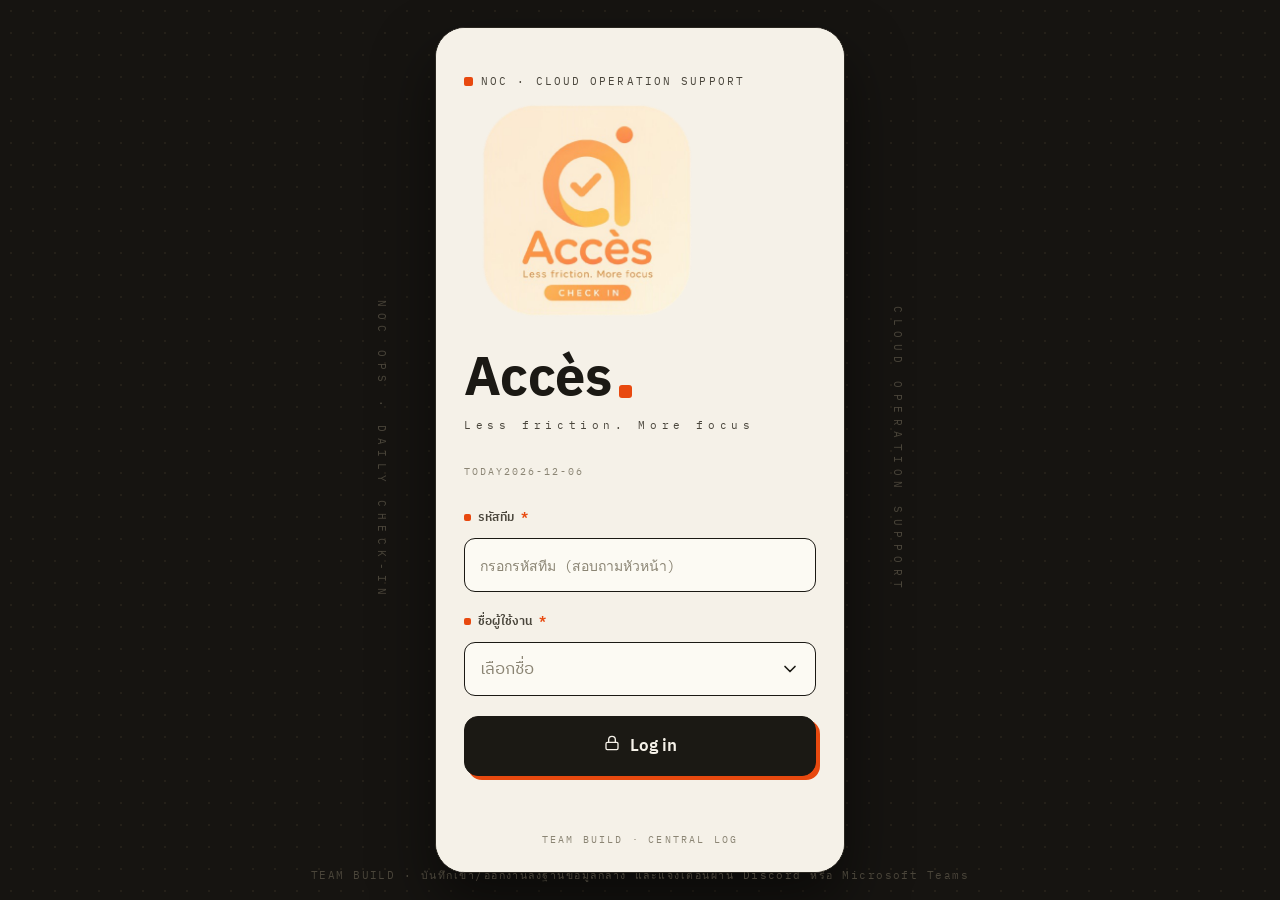
==== commit 96d47827: "fix: add missing fmtDate() function that broke export" ====
--- a/index.html
+++ b/index.html
@@ -352,7 +352,7 @@
     <section class="screen active" id="scr-login">
       <div class="login-wrap">
         <div class="brand-tag">NOC · CLOUD OPERATION SUPPORT</div>
-        <img src="ac3.png" alt="คำอธิบายรูปภาพ" class="logo-img">
+        <img src="ac3.png" alt="โลโก้" class="logo-img" style="width:70%">
         <h2 class="wordmark"> Accès <span class="chop"></span></h2>
         <div class="wordmark-sub">Less friction. More focus</div>
         <div class="punch-strip" id="punchStrip"></div>
@@ -608,6 +608,7 @@
 const fmtClock=(d=new Date())=>pad(d.getHours())+':'+pad(d.getMinutes())+':'+pad(d.getSeconds());
 const fmtHM=(ts)=>{const d=new Date(ts);return pad(d.getHours())+':'+pad(d.getMinutes())};
 const fmtShortTs=ts=>{const d=new Date(ts);return pad(d.getDate())+' '+ENM[d.getMonth()]+' · '+pad(d.getHours())+':'+pad(d.getMinutes())};
+const fmtDate=d=>{if(!d)return'—';try{const dt=new Date(d);return pad(dt.getDate())+'/'+pad(dt.getMonth()+1)+'/'+dt.getFullYear()}catch(e){return d}};
 const fmtFullTs=ts=>{const d=new Date(ts);return d.getFullYear()+'-'+pad(d.getMonth()+1)+'-'+pad(d.getDate())+' '+fmtClock(d)};
 const thFullDate=(d=new Date())=>new Intl.DateTimeFormat('th-TH',{dateStyle:'full'}).format(d);
 const sameDay=(a,b=new Date())=>{const x=new Date(a);return x.getFullYear()===b.getFullYear()&&x.getMonth()===b.getMonth()&&x.getDate()===b.getDate()};
@@ -979,20 +980,7 @@
   try{
     const res=await api('/api/attendance?all=1&from='+from+'&to='+to);
     const records=res.records||[];
-    if(!records.length){st.textContent='✅ไม่พบข้อมูลในชวงวันที่เลือก';return}
-
-    const totalHrs=records.reduce((s,r)=>{
-      if(r.checkInAt&&r.checkOutAt){
-        return s+(new Date(r.checkOutAt)-new Date(r.checkInAt))/36e5;
-      }
-      return s;
-    },0);
-    const avgHrs=records.reduce((s,r)=>{
-      if(r.checkInAt&&r.checkOutAt){
-        return s+(new Date(r.checkOutAt)-new Date(r.checkInAt))/36e5;
-      }
-      return s;
-    },0)/records.length||0;
+    if(!records.length){st.textContent='✅ไม่พบข้อมูลในช่วงวันที่เลือก';return}
 
     // Generate HTML table file
     let tableRows=records.map(r=>{
@@ -1001,30 +989,27 @@
         +'<td>'+fmtDate(r.workDate||'')+'</td>'
         +'<td>'+fmtHM(r.checkInAt)+'</td>'
         +'<td>'+fmtHM(r.checkOutAt)+'</td>'
-        +'<td>'+durText(r.checkInAt,r.checkOutAt)+'</td>'
-        +'<td>'+(r.status||'')+'</td>'
         +'</tr>';
     }).join('');
 
-    const html='<!DOCTYPE html><html><head><meta charset="UTF-8"><title>รายงานการลงชื่อกเข้า-ออก</title>'
+    const html='<!DOCTYPE html><html><head><meta charset="UTF-8"><title>รายงานการลงชื่อเข้า-ออก</title>'
       +'<style>body{font-family:sans-serif;padding:20px;background:#fff;color:#222}'
       +'table{width:100%;border-collapse:collapse;margin-top:12px}'
-      +'th,td{border:1px solid #ddd;padding:8px 12px;text-align:left;font-size:13px}'
-      +'th{background:#f5f5f5;font-weight:600}'
+      +'th,td{border:1px solid #ddd;padding:10px 14px;text-align:left;font-size:14px}'
+      +'th{background:#7047EB;color:#fff;font-weight:600}'
+      +'tr:nth-child(even){background:#f8f8f8}'
       +'.summary{margin-bottom:16px;padding:12px;background:#f9f9f9;border-radius:6px}'
       +'.summary span{margin-right:20px;font-size:14px}'
       +'h2{margin:0 0 8px;color:#333}'
       +'.note{font-size:12px;color:#888;margin-top:16px}'
       +'@media print{body{padding:10px}}</style></head><body>'
-      +'<h2>รายงานการลงชื่อกเข้า-ออก</h2>'
+      +'<h2>รายงานการลงชื่อเข้า-ออก</h2>'
       +'<div class="summary">'
-      +'<span><b>ชวงวันที่:</b> '+from+' – '+to+'</span>'
+      +'<span><b>ช่วงวันที่:</b> '+from+' – '+to+'</span>'
       +'<span><b>จำนวน:</b> '+records.length+' รายการ</span>'
-      +'<span><b>รวมชั่วโมง:</b> '+totalHrs.toFixed(2)+' ชม.</span>'
-      +'<span><b>เฉลี่ย:</b> '+avgHrs.toFixed(2)+' ชม./วัน</span>'
       +'</div>'
       +'<table><thead><tr>'
-      +'<th>ชื่อ</th><th>วันที่</th><th>IN</th><th>OUT</th><th>ชั่วโมง</th><th>สถานะ</th>'
+      +'<th>ชื่อ</th><th>วันที่</th><th>เวลาเข้า</th><th>เวลาออก</th>'
       +'</tr></thead><tbody>'+tableRows+'</tbody></table>'
       +'<p class="note">สรุปรายงานโดย Check-In App · '+new Date().toLocaleString('th-TH')+'</p>'
       +'</body></html>';
@@ -1042,7 +1027,7 @@
   }
 };
 
-function fmtDate(d){if(!d)return'—';try{return new Date(d).toLocaleDateString('th-TH')}catch(e){return d}}
+
 
 /* ============ Check-in Form ============ */
 const ddName=makeDD('#ddName',{label:'เลือกชื่อ',options:NAMES.map(n=>({v:n,label:n})),placeholder:'เลือกชื่อ',onChange:v=>state.name=v});
